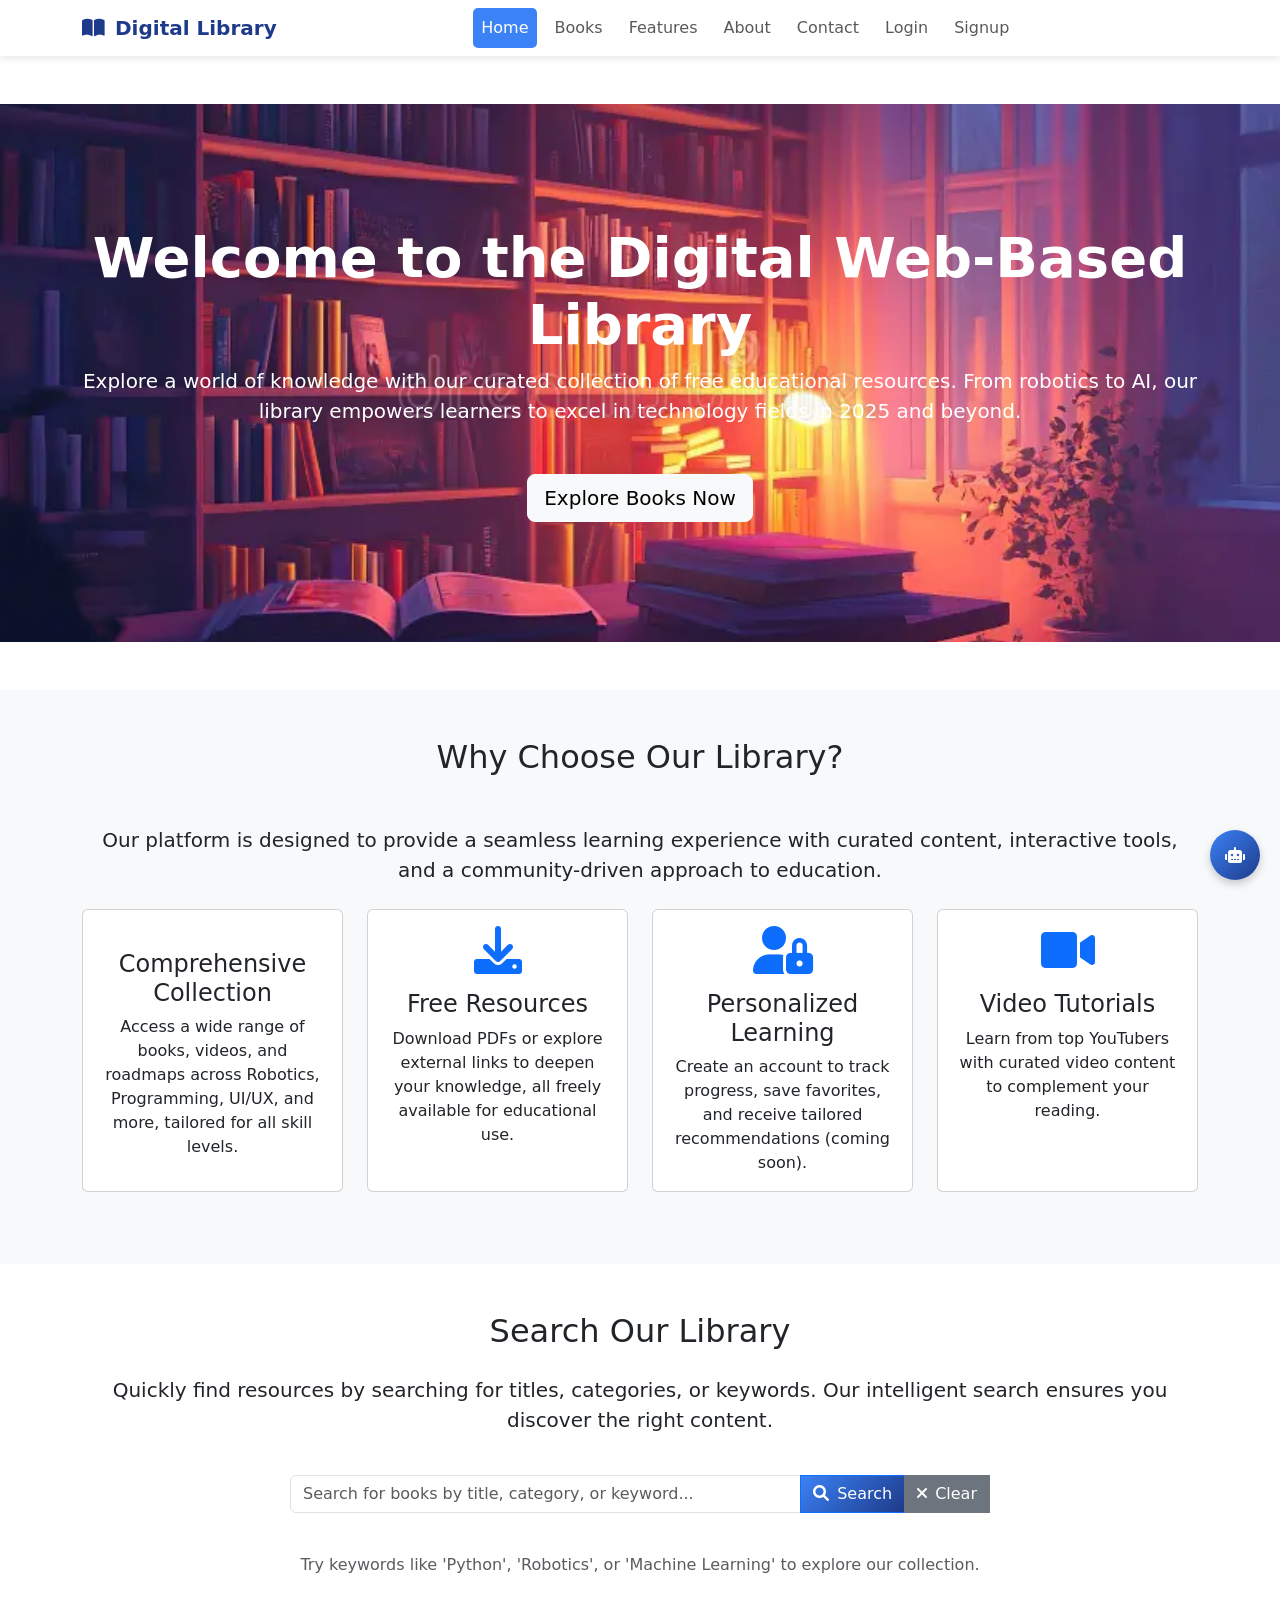
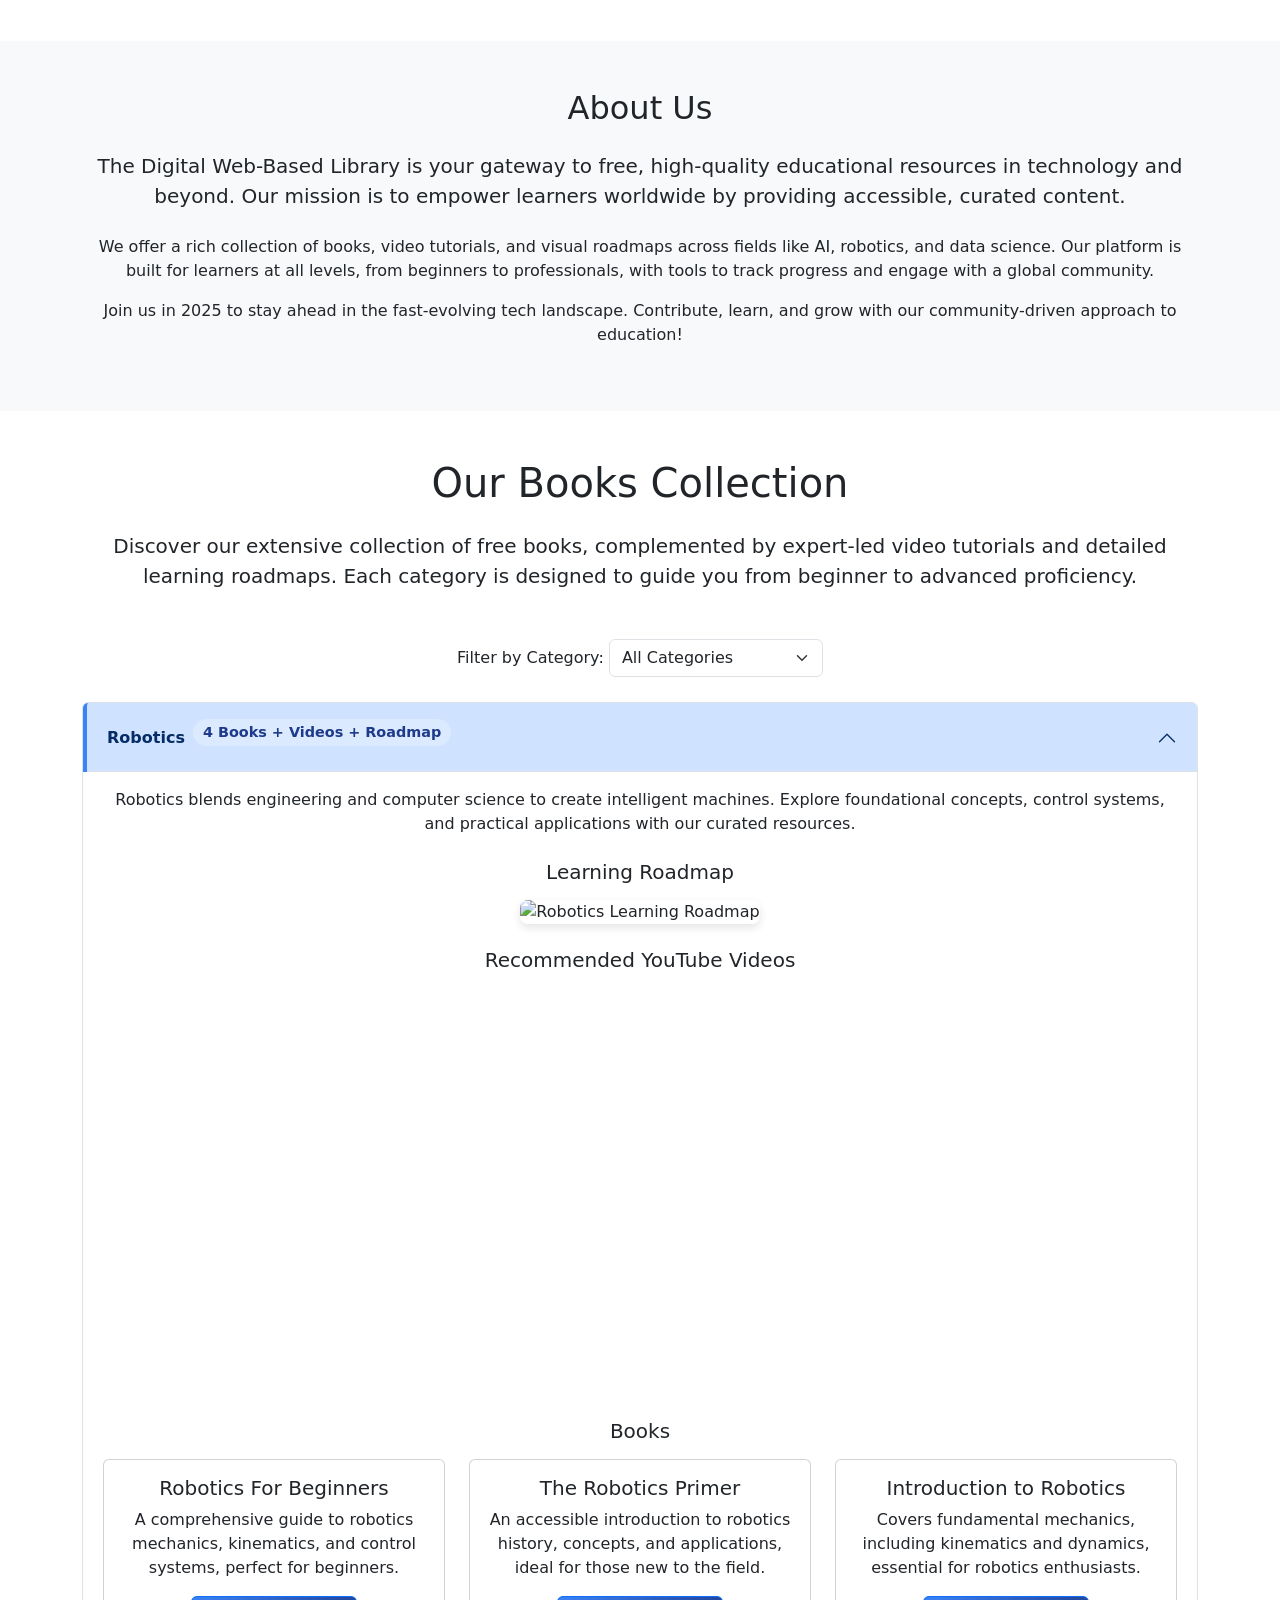
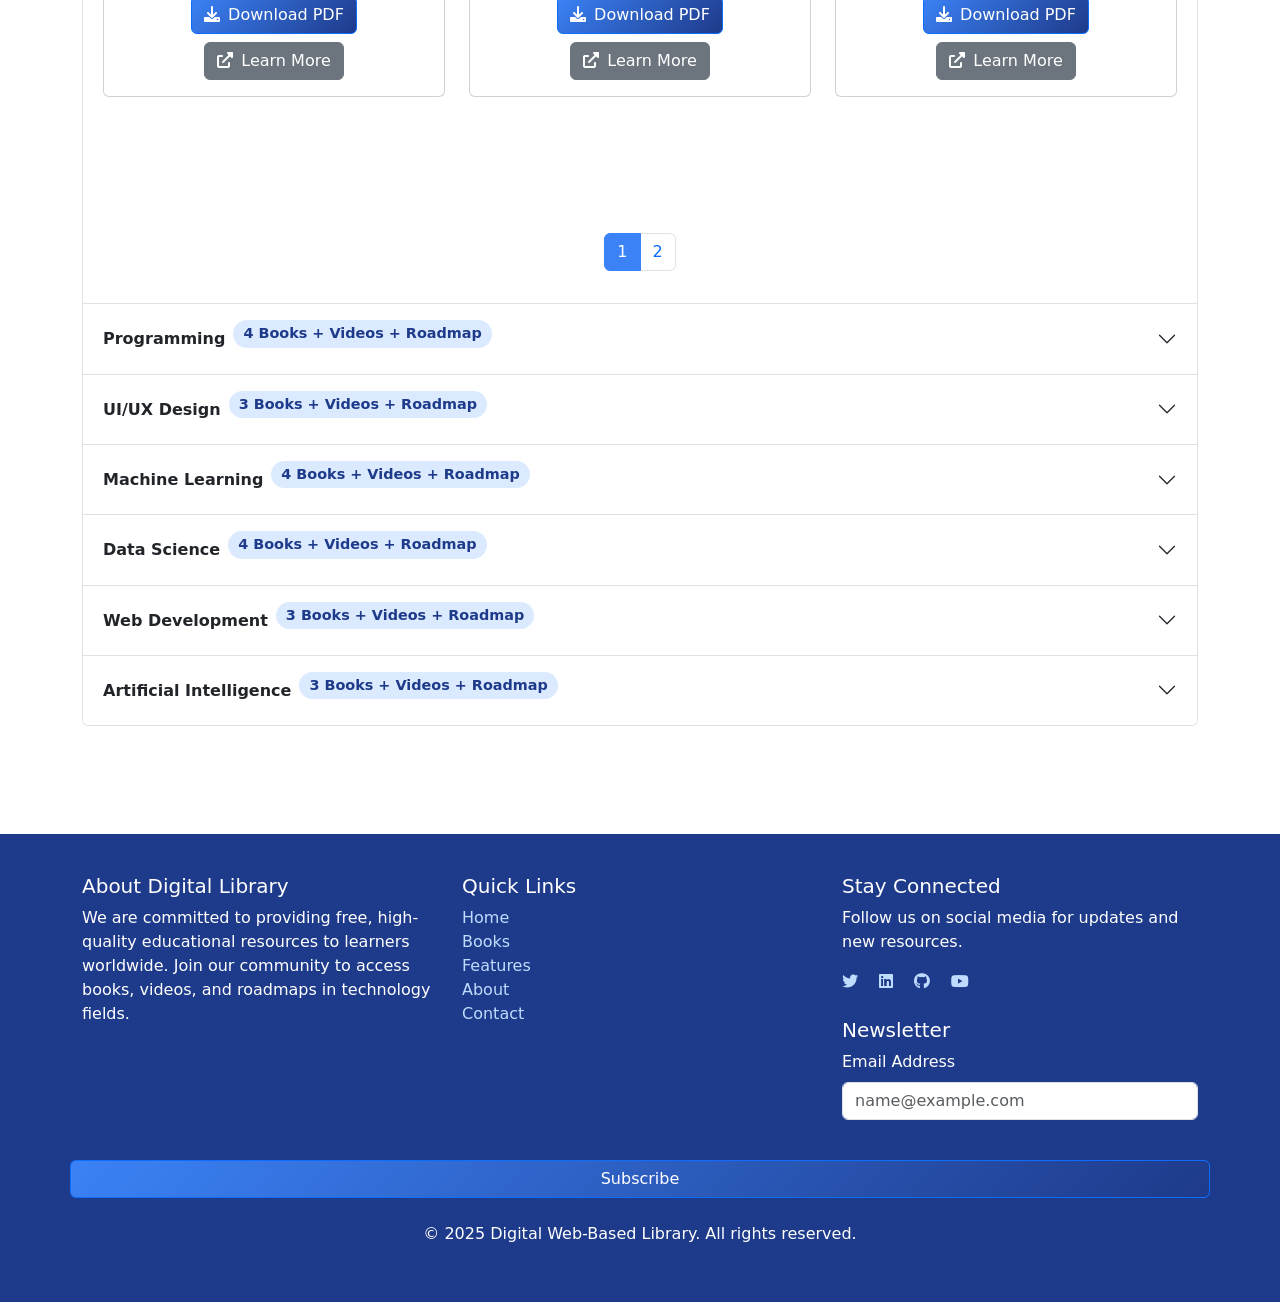
==== Digital library/index.html @ 0c14c573 "Add files via upload" ====
<!DOCTYPE html>
<html lang="en">
<head>
    <meta charset="UTF-8">
    <meta name="viewport" content="width=device-width, initial-scale=1.0">
    <title>Digital Web-Based Library</title>
    <!-- Link to CSS -->
    <link rel="stylesheet" href="./style.css">
    <!-- Bootstrap CSS -->
    <link href="https://cdn.jsdelivr.net/npm/bootstrap@5.3.0/dist/css/bootstrap.min.css" rel="stylesheet">
    <!-- Font Awesome for icons -->
    <link href="https://cdnjs.cloudflare.com/ajax/libs/font-awesome/6.0.0/css/all.min.css" rel="stylesheet">
    <!-- Google Fonts for Roboto -->
    <link href="https://fonts.googleapis.com/css2?family=Roboto:wght@400;500;700&display=swap" rel="stylesheet">
    <!-- Custom CSS -->
     </head>
<body>

<!-- Navigation Bar -->
<nav class="navbar navbar-expand-lg navbar-light">
    <div class="container">
        <a class="navbar-brand" href="#home"><i class="fas fa-book-open"></i>Digital Library</a>
        <button class="navbar-toggler" type="button" data-bs-toggle="collapse" data-bs-target="#navbarNav" aria-controls="navbarNav" aria-expanded="false" aria-label="Toggle navigation">
            <span class="navbar-toggler-icon"></span>
        </button>
        <div class="collapse navbar-collapse justify-content-center" id="navbarNav">
            <ul class="navbar-nav">
                <li class="nav-item"><a class="nav-link active" href="#home">Home</a></li>
                <li class="nav-item"><a class="nav-link" href="#books">Books</a></li>
                <li class="nav-item"><a class="nav-link" href="#features">Features</a></li>
                <li class="nav-item"><a class="nav-link" href="#about">About</a></li>
                <li class="nav-item"><a class="nav-link" data-bs-toggle="modal" data-bs-target="#contactModal" href="#">Contact</a></li>
                <li class="nav-item"><a class="nav-link" data-bs-toggle="modal" data-bs-target="#loginModal" href="#">Login</a></li>
                <li class="nav-item"><a class="nav-link" data-bs-toggle="modal" data-bs-target="#signupModal" href="#">Signup</a></li>
            </ul>
        </div>
    </div>
</nav>

<!-- Home Section -->
<section id="home" class="py-6">
    <div class="hero">
        <div class="container text-center">
            <h1 class="display-4 fw-bold">Welcome to the Digital Web-Based Library</h1>
            <p class="lead mb-6">Explore a world of knowledge with our curated collection of free educational resources. From robotics to AI, our library empowers learners to excel in technology fields in 2025 and beyond.</p>
            <a href="#books" class="btn btn-light btn-lg" data-bs-toggle="tooltip" title="Browse our collection">Explore Books Now</a>
        </div>
    </div>
</section>

<!-- Features Section -->
<section id="features" class="py-6 bg-light">
    <div class="container text-center">
        <h2 class="mb-6">Why Choose Our Library?</h2>
        <p class="lead mb-4">Our platform is designed to provide a seamless learning experience with curated content, interactive tools, and a community-driven approach to education.</p>
        <div class="row justify-content-center">
            <div class="col-md-3 mb-4">
                <div class="card h-100">
                    <div class="card-body">
                        <i class="fas fa-books fa-3x mb-3 text-primary"></i>
                        <h4 class="card-title">Comprehensive Collection</h4>
                        <p class="card-text">Access a wide range of books, videos, and roadmaps across Robotics, Programming, UI/UX, and more, tailored for all skill levels.</p>
                    </div>
                </div>
            </div>
            <div class="col-md-3 mb-4">
                <div class="card h-100">
                    <div class="card-body">
                        <i class="fas fa-download fa-3x mb-3 text-primary"></i>
                        <h4 class="card-title">Free Resources</h4>
                        <p class="card-text">Download PDFs or explore external links to deepen your knowledge, all freely available for educational use.</p>
                    </div>
                </div>
            </div>
            <div class="col-md-3 mb-4">
                <div class="card h-100">
                    <div class="card-body">
                        <i class="fas fa-user-lock fa-3x mb-3 text-primary"></i>
                        <h4 class="card-title">Personalized Learning</h4>
                        <p class="card-text">Create an account to track progress, save favorites, and receive tailored recommendations (coming soon).</p>
                    </div>
                </div>
            </div>
            <div class="col-md-3 mb-4">
                <div class="card h-100">
                    <div class="card-body">
                        <i class="fas fa-video fa-3x mb-3 text-primary"></i>
                        <h4 class="card-title">Video Tutorials</h4>
                        <p class="card-text">Learn from top YouTubers with curated video content to complement your reading.</p>
                    </div>
                </div>
            </div>
        </div>
    </div>
</section>

<!-- Search Section -->
<section id="search" class="py-6">
    <div class="container text-center">
        <h2 class="mb-4">Search Our Library</h2>
        <p class="lead mb-4">Quickly find resources by searching for titles, categories, or keywords. Our intelligent search ensures you discover the right content.</p>
        <form class="search-form">
            <div class="input-group mb-3 position-relative">
                <input type="text" class="form-control" id="searchInput" placeholder="Search for books by title, category, or keyword..." aria-label="Search books">
                <button class="btn btn-primary" type="button" onclick="searchBooks()" data-bs-toggle="tooltip" title="Search library"><i class="fas fa-search me-2"></i>Search</button>
                <button class="btn btn-secondary" type="button" onclick="clearSearch()" data-bs-toggle="tooltip" title="Clear search"><i class="fas fa-times me-2"></i>Clear</button>
                <div class="spinner-border text-primary search-loading" role="status">
                    <span class="visually-hidden">Loading...</span>
                </div>
            </div>
        </form>
        <p class="text-muted">Try keywords like 'Python', 'Robotics', or 'Machine Learning' to explore our collection.</p>
    </div>
</section>

<!-- About Section -->
<section id="about" class="py-6 bg-light">
    <div class="container text-center">
        <h2 class="mb-4">About Us</h2>
        <p class="lead mb-4">The Digital Web-Based Library is your gateway to free, high-quality educational resources in technology and beyond. Our mission is to empower learners worldwide by providing accessible, curated content.</p>
        <p>We offer a rich collection of books, video tutorials, and visual roadmaps across fields like AI, robotics, and data science. Our platform is built for learners at all levels, from beginners to professionals, with tools to track progress and engage with a global community.</p>
        <p>Join us in 2025 to stay ahead in the fast-evolving tech landscape. Contribute, learn, and grow with our community-driven approach to education!</p>
    </div>
</section>

<!-- Books Section -->
<section id="books" class="py-6">
    <div class="container text-center">
        <h1 class="mb-4">Our Books Collection</h1>
        <p class="lead mb-5">Discover our extensive collection of free books, complemented by expert-led video tutorials and detailed learning roadmaps. Each category is designed to guide you from beginner to advanced proficiency.</p>
        <div class="mb-4">
            <label for="categoryFilter" class="form-label">Filter by Category:</label>
            <select id="categoryFilter" class="form-select w-auto d-inline-block" onchange="filterCategory()">
                <option value="all">All Categories</option>
                <option value="robotics">Robotics</option>
                <option value="programming">Programming</option>
                <option value="uiux">UI/UX Design</option>
                <option value="machineLearning">Machine Learning</option>
                <option value="dataScience">Data Science</option>
                <option value="webDevelopment">Web Development</option>
                <option value="ai">Artificial Intelligence</option>
            </select>
        </div>
        <div class="accordion" id="booksAccordion">
            <div class="accordion-item" id="roboticsSection">
                <h2 class="accordion-header" id="roboticsHeading">
                    <button class="accordion-button" type="button" data-bs-toggle="collapse" data-bs-target="#roboticsCollapse" aria-expanded="true" aria-controls="roboticsCollapse">
                        Robotics <span class="badge-category ms-2">4 Books + Videos + Roadmap</span>
                    </button>
                </h2>
                <div id="roboticsCollapse" class="accordion-collapse collapse show" aria-labelledby="roboticsHeading" data-bs-parent="#booksAccordion">
                    <div class="accordion-body">
                        <p class="mb-4">Robotics blends engineering and computer science to create intelligent machines. Explore foundational concepts, control systems, and practical applications with our curated resources.</p>
                        <h5 class="mb-3">Learning Roadmap</h5>
                        <img src="https://s3.amazonaws.com/thumbnails.venngage.com/template/0df1c65c-d271-4d1e-aafa-1c3a54626a0a.png" alt="Robotics Learning Roadmap" class="roadmap-img mb-4">
                        <h5 class="mb-3">Recommended YouTube Videos</h5>
                        <div id="roboticsVideos" class="carousel slide mb-4" data-bs-ride="carousel">
                            <div class="carousel-inner">
                                <div class="carousel-item active">
                                    <iframe src="https://www.youtube.com/embed/1qa41JLgx-M" title="Robotics Tutorial" frameborder="0" allowfullscreen></iframe>
                                    <div class="carousel-caption d-none d-md-block">
                                        <h6>James Bruton - DIY Robotics</h6>
                                    </div>
                                </div>
                                <div class="carousel-item">
                                    <iframe src="https://www.youtube.com/embed/8aY3uI2GccA" title="MIT Robotics Lecture" frameborder="0" allowfullscreen></iframe>
                                    <div class="carousel-caption d-none d-md-block">
                                        <h6>MIT OpenCourseWare - Robotics Basics</h6>
                                    </div>
                                </div>
                            </div>
                            <button class="carousel-control-prev" type="button" data-bs-target="#roboticsVideos" data-bs-slide="prev">
                                <span class="carousel-control-prev-icon" aria-hidden="true"></span>
                                <span class="visually-hidden">Previous</span>
                            </button>
                            <button class="carousel-control-next" type="button" data-bs-target="#roboticsVideos" data-bs-slide="next">
                                <span class="carousel-control-next-icon" aria-hidden="true"></span>
                                <span class="visually-hidden">Next</span>
                            </button>
                        </div>
                        <h5 class="mb-3">Books</h5>
                        <div class="row book-carousel" id="roboticsBooks">
                            <div class="col-md-4 col-sm-6 book-card">
                                <div class="card">
                                    <div class="card-body">
                                        <h5 class="card-title">Robotics For Beginners</h5>
                                        <p class="card-text">A comprehensive guide to robotics mechanics, kinematics, and control systems, perfect for beginners.</p>
                                        <a href="https://www.iqytechnicalcollege.com/LMABasic_Electronics_Basic_Robotics.pdf" class="btn btn-primary" download data-bs-toggle="tooltip" title="Download the book PDF"><i class="fas fa-download me-2"></i>Download PDF</a>
                                        <a href="https://www.robotics.org/" class="btn btn-secondary mt-2" data-bs-toggle="tooltip" title="Explore more robotics resources"><i class="fas fa-external-link-alt me-2"></i>Learn More</a>
                                    </div>
                                </div>
                            </div>
                            <div class="col-md-4 col-sm-6 book-card">
                                <div class="card">
                                    <div class="card-body">
                                        <h5 class="card-title">The Robotics Primer</h5>
                                        <p class="card-text">An accessible introduction to robotics history, concepts, and applications, ideal for those new to the field.</p>
                                        <a href="https://pages.ucsd.edu/~ehutchins/cogs8/mataric-primer.pdf" class="btn btn-primary" download data-bs-toggle="tooltip" title="Download the book PDF"><i class="fas fa-download me-2"></i>Download PDF</a>
                                        <a href="https://www.robotics.org/" class="btn btn-secondary mt-2" data-bs-toggle="tooltip" title="Explore more robotics resources"><i class="fas fa-external-link-alt me-2"></i>Learn More</a>
                                    </div>
                                </div>
                            </div>
                            <div class="col-md-4 col-sm-6 book-card">
                                <div class="card">
                                    <div class="card-body">
                                        <h5 class="card-title">Introduction to Robotics</h5>
                                        <p class="card-text">Covers fundamental mechanics, including kinematics and dynamics, essential for robotics enthusiasts.</p>
                                        <a href="https://www.changjiangcai.com/files/text-books/Introduction-to-Robotics-3rd-edition.pdf" class="btn btn-primary" download data-bs-toggle="tooltip" title="Download the book PDF"><i class="fas fa-download me-2"></i>Download PDF</a>
                                        <a href="https://www.robotics.org/" class="btn btn-secondary mt-2" data-bs-toggle="tooltip" title="Explore more robotics resources"><i class="fas fa-external-link-alt me-2"></i>Learn More</a>
                                    </div>
                                </div>
                            </div>
                            <div class="col-md-4 col-sm-6 book-card">
                                <div class="card">
                                    <div class="card-body">
                                        <h5 class="card-title">Robotics: Modelling, Planning and Control</h5>
                                        <p class="card-text">Advanced topics in robotics control systems, suitable for technical learners.</p>
                                        <a href="https://link.springer.com/content/pdf/10.1007%2F978-1-84628-642-1.pdf" class="btn btn-primary" download data-bs-toggle="tooltip" title="Download the book PDF"><i class="fas fa-download me-2"></i>Download PDF</a>
                                        <a href="https://www.springer.com/gp/book/9781846286414" class="btn btn-secondary mt-2" data-bs-toggle="tooltip" title="Explore more robotics resources"><i class="fas fa-external-link-alt me-2"></i>Learn More</a>
                                    </div>
                                </div>
                            </div>
                        </div>
                        <nav aria-label="Robotics pagination" class="book-pagination mt-4">
                            <ul class="pagination justify-content-center">
                                <!-- Pagination dynamically generated by JavaScript -->
                            </ul>
                        </nav>
                    </div>
                </div>
            </div>
            <div class="accordion-item" id="programmingSection">
                <h2 class="accordion-header" id="programmingHeading">
                    <button class="accordion-button collapsed" type="button" data-bs-toggle="collapse" data-bs-target="#programmingCollapse" aria-expanded="false" aria-controls="programmingCollapse">
                        Programming <span class="badge-category ms-2">4 Books + Videos + Roadmap</span>
                    </button>
                </h2>
                <div id="programmingCollapse" class="accordion-collapse collapse" aria-labelledby="programmingHeading" data-bs-parent="#booksAccordion">
                    <div class="accordion-body">
                        <p class="mb-4">Programming is the foundation of software development. Master languages like Python, JavaScript, and more with our comprehensive resources.</p>
                        <h5 class="mb-3">Learning Roadmap</h5>
                        <img src="https://cdn.elearningindustry.com/wp-content/uploads/2013/01/Smart-Steps-Infographic1.png" alt="Programming Learning Roadmap" class="roadmap-img mb-4">
                        <h5 class="mb-3">Recommended YouTube Videos</h5>
                        <div id="programmingVideos" class="carousel slide mb-4" data-bs-ride="carousel">
                            <div class="carousel-inner">
                                <div class="carousel-item active">
                                    <iframe src="https://www.youtube.com/embed/8DvywoWv6fI" title="Python Tutorial" frameborder="0" allowfullscreen></iframe>
                                    <div class="carousel-caption d-none d-md-block">
                                        <h6>freeCodeCamp - Python for Beginners</h6>
                                    </div>
                                </div>
                                <div class="carousel-item">
                                    <iframe src="https://www.youtube.com/embed/Z1Yd7upQsXY" title="JavaScript Tutorial" frameborder="0" allowfullscreen></iframe>
                                    <div class="carousel-caption d-none d-md-block">
                                        <h6>Programming with Mosh - JavaScript Basics</h6>
                                    </div>
                                </div>
                            </div>
                            <button class="carousel-control-prev" type="button" data-bs-target="#programmingVideos" data-bs-slide="prev">
                                <span class="carousel-control-prev-icon" aria-hidden="true"></span>
                                <span class="visually-hidden">Previous</span>
                            </button>
                            <button class="carousel-control-next" type="button" data-bs-target="#programmingVideos" data-bs-slide="next">
                                <span class="carousel-control-next-icon" aria-hidden="true"></span>
                                <span class="visually-hidden">Next</span>
                            </button>
                        </div>
                        <h5 class="mb-3">Books</h5>
                        <div class="row book-carousel" id="programmingBooks">
                            <div class="col-md-4 col-sm-6 book-card">
                                <div class="card">
                                    <div class="card-body">
                                        <h5 class="card-title">Introduction to Python Programming</h5>
                                        <p class="card-text">A beginner-friendly guide to Python, covering variables, loops, and functions with practical examples.</p>
                                        <a href="https://assets.openstax.org/oscms-prodcms/media/documents/Introduction_to_Python_Programming_-_WEB.pdf" class="btn btn-primary" download data-bs-toggle="tooltip" title="Download the book PDF"><i class="fas fa-download me-2"></i>Download PDF</a>
                                        <a href="https://www.freecodecamp.org/" class="btn btn-secondary mt-2" data-bs-toggle="tooltip" title="Explore more programming resources"><i class="fas fa-external-link-alt me-2"></i>Learn More</a>
                                    </div>
                                </div>
                            </div>
                            <div class="col-md-4 col-sm-6 book-card">
                                <div class="card">
                                    <div class="card-body">
                                        <h5 class="card-title">Concepts of Programming Languages</h5>
                                        <p class="card-text">Explores programming paradigms and language design for deeper coding understanding.</p>
                                        <a href="https://www.ime.usp.br/~alvaroma/ucsp/proglang/book.pdf" class="btn btn-primary" download data-bs-toggle="tooltip" title="Download the book PDF"><i class="fas fa-download me-2"></i>Download PDF</a>
                                        <a href="https://www.freecodecamp.org/" class="btn btn-secondary mt-2" data-bs-toggle="tooltip" title="Explore more programming resources"><i class="fas fa-external-link-alt me-2"></i>Learn More</a>
                                    </div>
                                </div>
                            </div>
                            <div class="col-md-4 col-sm-6 book-card">
                                <div class="card">
                                    <div class="card-body">
                                        <h5 class="card-title">Competitive Programmer's Handbook</h5>
                                        <p class="card-text">A guide to algorithms and techniques for competitive programming challenges.</p>
                                        <a href="https://cses.fi/book.pdf" class="btn btn-primary" download data-bs-toggle="tooltip" title="Download the book PDF"><i class="fas fa-download me-2"></i>Download PDF</a>
                                        <a href="https://www.freecodecamp.org/" class="btn btn-secondary mt-2" data-bs-toggle="tooltip" title="Explore more programming resources"><i class="fas fa-external-link-alt me-2"></i>Learn More</a>
                                    </div>
                                </div>
                            </div>
                            <div class="col-md-4 col-sm-6 book-card">
                                <div class="card">
                                    <div class="card-body">
                                        <h5 class="card-title">Clean Code</h5>
                                        <p class="card-text">Principles for writing clean, maintainable code to improve software quality.</p>
                                        <a href="https://github.com/ryanmcdermott/clean-code-javascript/raw/master/clean-code-javascript.pdf" class="btn btn-primary" download data-bs-toggle="tooltip" title="Download the book PDF"><i class="fas fa-download me-2"></i>Download PDF</a>
                                        <a href="https://github.com/ryanmcdermott/clean-code-javascript" class="btn btn-secondary mt-2" data-bs-toggle="tooltip" title="Explore more programming resources"><i class="fas fa-external-link-alt me-2"></i>Learn More</a>
                                    </div>
                                </div>
                            </div>
                        </div>
                        <nav aria-label="Programming pagination" class="book-pagination mt-4">
                            <ul class="pagination justify-content-center">
                                <!-- Pagination dynamically generated by JavaScript -->
                            </ul>
                        </nav>
                    </div>
                </div>
            </div>
            <div class="accordion-item" id="uiuxSection">
                <h2 class="accordion-header" id="uiuxHeading">
                    <button class="accordion-button collapsed" type="button" data-bs-toggle="collapse" data-bs-target="#uiuxCollapse" aria-expanded="false" aria-controls="uiuxCollapse">
                        UI/UX Design <span class="badge-category ms-2">3 Books + Videos + Roadmap</span>
                    </button>
                </h2>
                <div id="uiuxCollapse" class="accordion-collapse collapse" aria-labelledby="uiuxHeading" data-bs-parent="#booksAccordion">
                    <div class="accordion-body">
                        <p class="mb-4">UI/UX Design focuses on creating intuitive and visually appealing interfaces. Learn user-centered design principles and tools like Figma to craft engaging digital experiences.</p>
                        <h5 class="mb-3">Learning Roadmap</h5>
                        <img src="./assets/roadmapuiux.jpg" alt="UI/UX Learning Roadmap" class="roadmap-img mb-4">
                        <h5 class="mb-3">Recommended YouTube Videos</h5>
                        <div id="uiuxVideos" class="carousel slide mb-4" data-bs-ride="carousel">
                            <div class="carousel-inner">
                                <div class="carousel-item active">
                                    <iframe src="https://www.youtube.com/embed/c9Wg6Cb_YlU" title="UI/UX Tutorial" frameborder="0" allowfullscreen></iframe>
                                    <div class="carousel-caption d-none d-md-block">
                                        <h6>DesignCourse - UI/UX Basics</h6>
                                    </div>
                                </div>
                                <div class="carousel-item">
                                    <iframe src="https://www.youtube.com/embed/0h2b4fNBhvk" title="Figma Tutorial" frameborder="0" allowfullscreen></iframe>
                                    <div class="carousel-caption d-none d-md-block">
                                        <h6>Flux Academy - Figma for UI/UX</h6>
                                    </div>
                                </div>
                            </div>
                            <button class="carousel-control-prev" type="button" data-bs-target="#uiuxVideos" data-bs-slide="prev">
                                <span class="carousel-control-prev-icon" aria-hidden="true"></span>
                                <span class="visually-hidden">Previous</span>
                            </button>
                            <button class="carousel-control-next" type="button" data-bs-target="#uiuxVideos" data-bs-slide="next">
                                <span class="carousel-control-next-icon" aria-hidden="true"></span>
                                <span class="visually-hidden">Next</span>
                            </button>
                        </div>
                        <h5 class="mb-3">Books</h5>
                        <div class="row book-carousel" id="uiuxBooks">
                            <div class="col-md-4 col-sm-6 book-card">
                                <div class="card">
                                    <div class="card-body">
                                        <h5 class="card-title">User Experience (UX) / User Interface (UI)</h5>
                                        <p class="card-text">Introduces core principles of UX and UI design for creating intuitive interfaces.</p>
                                        <a href="https://course.ccs.neu.edu/cs5500sp17/09-UX.pdf" class="btn btn-primary" download data-bs-toggle="tooltip" title="Download the book PDF"><i class="fas fa-download me-2"></i>Download PDF</a>
                                        <a href="https://www.interaction-design.org/" class="btn btn-secondary mt-2" data-bs-toggle="tooltip" title="Explore more UI/UX resources"><i class="fas fa-external-link-alt me-2"></i>Learn More</a>
                                    </div>
                                </div>
                            </div>
                            <div class="col-md-4 col-sm-6 book-card">
                                <div class="card">
                                    <div class="card-body">
                                        <h5 class="card-title">The Introduction to UI/UX</h5>
                                        <p class="card-text">A Key Concepts and Principle.</p>
                                        <a href="https://www.academia.edu/98036432/Introduction_to_UI_UX_Design_Key_Concepts_and_Principles" class="btn btn-primary" download data-bs-toggle="tooltip" title="Download the book PDF"><i class="fas fa-download me-2"></i>Download PDF</a>
                                        <a href="https://www.jnd.org/books/the-design-of-everyday-things-revised-and-expanded-edition/" class="btn btn-secondary mt-2" data-bs-toggle="tooltip" title="Explore more UI/UX resources"><i class="fas fa-external-link-alt me-2"></i>Learn More</a>
                                    </div>
                                </div>
                            </div>
                            <div class="col-md-4 col-sm-6 book-card">
                                <div class="card">
                                    <div class="card-body">
                                        <h5 class="card-title">USER EXPERIENCE DESIGN (UXDESIGN) IN A WEBSITE DEVELOPMENT</h5>
                                        <p class="card-text">A guide to web usability, emphasizing simple and effective design practices.</p>
                                        <a href="https://www.theseus.fi/bitstream/handle/10024/120948/Thesis_UXdesign_OrlovaMariia.pdf" class="btn btn-primary" download data-bs-toggle="tooltip" title="Download the book PDF"><i class="fas fa-download me-2"></i>Download PDF</a>
                                        <a href="https://www.sensible.com/dmmt.html" class="btn btn-secondary mt-2" data-bs-toggle="tooltip" title="Explore more UI/UX resources"><i class="fas fa-external-link-alt me-2"></i>Learn More</a>
                                    </div>
                                </div>
                            </div>
                        </div>
                        <nav aria-label="UI/UX pagination" class="book-pagination mt-4">
                            <ul class="pagination justify-content-center">
                                <!-- Pagination dynamically generated by JavaScript -->
                            </ul>
                        </nav>
                    </div>
                </div>
            </div>
            <div class="accordion-item" id="machineLearningSection">
                <h2 class="accordion-header" id="machineLearningHeading">
                    <button class="accordion-button collapsed" type="button" data-bs-toggle="collapse" data-bs-target="#machineLearningCollapse" aria-expanded="false" aria-controls="machineLearningCollapse">
                        Machine Learning <span class="badge-category ms-2">4 Books + Videos + Roadmap</span>
                    </button>
                </h2>
                <div id="machineLearningCollapse" class="accordion-collapse collapse" aria-labelledby="machineLearningHeading" data-bs-parent="#booksAccordion">
                    <div class="accordion-body">
                        <p class="mb-4">Machine Learning enables computers to learn from data. Dive into algorithms, neural networks, and practical applications with our resources.</p>
                        <h5 class="mb-3">Learning Roadmap</h5>
                        <img src="./assets/roadmapmachine.png" alt="Machine Learning Roadmap" class="roadmap-img mb-4">
                        <h5 class="mb-3">Recommended YouTube Videos</h5>
                        <div id="machineLearningVideos" class="carousel slide mb-4" data-bs-ride="carousel">
                            <div class="carousel-inner">
                                <div class="carousel-item active">
                                    <iframe src="https://www.youtube.com/embed/Gv9_4yMHFhI" title="ML Tutorial" frameborder="0" allowfullscreen></iframe>
                                    <div class="carousel-caption d-none d-md-block">
                                        <h6>StatQuest - Machine Learning Basics</h6>
                                    </div>
                                </div>
                                <div class="carousel-item">
                                    <iframe src="https://www.youtube.com/embed/UvxHOkYQl8o" title="Deep Learning Tutorial" frameborder="0" allowfullscreen></iframe>
                                    <div class="carousel-caption d-none d-md-block">
                                        <h6>Sentdex - Deep Learning with Python</h6>
                                    </div>
                                </div>
                            </div>
                            <button class="carousel-control-prev" type="button" data-bs-target="#machineLearningVideos" data-bs-slide="prev">
                                <span class="carousel-control-prev-icon" aria-hidden="true"></span>
                                <span class="visually-hidden">Previous</span>
                            </button>
                            <button class="carousel-control-next" type="button" data-bs-target="#machineLearningVideos" data-bs-slide="next">
                                <span class="carousel-control-next-icon" aria-hidden="true"></span>
                                <span class="visually-hidden">Next</span>
                            </button>
                        </div>
                        <h5 class="mb-3">Books</h5>
                        <div class="row book-carousel" id="machineLearningBooks">
                            <div class="col-md-4 col-sm-6 book-card">
                                <div class="card">
                                    <div class="card-body">
                                        <h5 class="card-title">Introduction to Machine Learning</h5>
                                        <p class="card-text">A beginner's guide to ML algorithms and their applications.</p>
                                        <a href="https://alex.smola.org/drafts/thebook.pdf" class="btn btn-primary" download data-bs-toggle="tooltip" title="Download the book PDF"><i class="fas fa-download me-2"></i>Download PDF</a>
                                        <a href="https://www.coursera.org/learn/machine-learning" class="btn btn-secondary mt-2" data-bs-toggle="tooltip" title="Explore more ML resources"><i class="fas fa-external-link-alt me-2"></i>Learn More</a>
                                    </div>
                                </div>
                            </div>
                            <div class="col-md-4 col-sm-6 book-card">
                                <div class="card">
                                    <div class="card-body">
                                        <h5 class="card-title">Understanding Machine Learning</h5>
                                        <p class="card-text">Explores ML from theory to algorithms for intermediate learners.</p>
                                        <a href="https://www.cs.huji.ac.il/~shais/UnderstandingMachineLearning/understanding-machine-learning-theory-algorithms.pdf" class="btn btn-primary" download data-bs-toggle="tooltip" title="Download the book PDF"><i class="fas fa-download me-2"></i>Download PDF</a>
                                        <a href="https://www.coursera.org/learn/machine-learning" class="btn btn-secondary mt-2" data-bs-toggle="tooltip" title="Explore more ML resources"><i class="fas fa-external-link-alt me-2"></i>Learn More</a>
                                    </div>
                                </div>
                            </div>
                            <div class="col-md-4 col-sm-6 book-card">
                                <div class="card">
                                    <div class="card-body">
                                        <h5 class="card-title">Pattern Recognition and Machine Learning</h5>
                                        <p class="card-text">Advanced techniques in pattern recognition for ML practitioners.</p>
                                        <a href="https://www.microsoft.com/en-us/research/wp-content/uploads/2006/01/Bishop-Pattern-Recognition-and-Machine-Learning-2006.pdf" class="btn btn-primary" download data-bs-toggle="tooltip" title="Download the book PDF"><i class="fas fa-download me-2"></i>Download PDF</a>
                                        <a href="https://www.coursera.org/learn/machine-learning" class="btn btn-secondary mt-2" data-bs-toggle="tooltip" title="Explore more ML resources"><i class="fas fa-external-link-alt me-2"></i>Learn More</a>
                                    </div>
                                </div>
                            </div>
                            <div class="col-md-4 col-sm-6 book-card">
                                <div class="card">
                                    <div class="card-body">
                                        <h5 class="card-title">Introduction to Machine Learning with Python</h5>
                                        <p class="card-text">https://www.nrigroupindia.com/e-book-min.pdf</p>
                                        <a href="https://github.com/ageron/handson-ml2/raw/master/handson-ml2.pdf" class="btn btn-primary" download data-bs-toggle="tooltip" title="Download the book PDF"><i class="fas fa-download me-2"></i>Download PDF</a>
                                        <a href="https://github.com/ageron/handson-ml2" class="btn btn-secondary mt-2" data-bs-toggle="tooltip" title="Explore more ML resources"><i class="fas fa-external-link-alt me-2"></i>Learn More</a>
                                    </div>
                                </div>
                            </div>
                        </div>
                        <nav aria-label="Machine Learning pagination" class="book-pagination mt-4">
                            <ul class="pagination justify-content-center">
                                <!-- Pagination dynamically generated by JavaScript -->
                            </ul>
                        </nav>
                    </div>
                </div>
            </div>
            <div class="accordion-item" id="dataScienceSection">
                <h2 class="accordion-header" id="dataScienceHeading">
                    <button class="accordion-button collapsed" type="button" data-bs-toggle="collapse" data-bs-target="#dataScienceCollapse" aria-expanded="false" aria-controls="dataScienceCollapse">
                        Data Science <span class="badge-category ms-2">4 Books + Videos + Roadmap</span>
                    </button>
                </h2>
                <div id="dataScienceCollapse" class="accordion-collapse collapse" aria-labelledby="dataScienceHeading" data-bs-parent="#booksAccordion">
                    <div class="accordion-body">
                        <p class="mb-4">Data Science transforms raw data into insights. Learn statistical methods, data visualization, and analytics with our curated resources.</p>
                        <h5 class="mb-3">Learning Roadmap</h5>
                        <img src="./assets/roadmapmachine.png" alt="Data Science Roadmap" class="roadmap-img mb-4">
                        <h5 class="mb-3">Recommended YouTube Videos</h5>
                        <div id="dataScienceVideos" class="carousel slide mb-4" data-bs-ride="carousel">
                            <div class="carousel-inner">
                                <div class="carousel-item active">
                                    <iframe src="https://www.youtube.com/embed/ua-CiDNNj30" title="Data Science Tutorial" frameborder="0" allowfullscreen></iframe>
                                    <div class="carousel-caption d-none d-md-block">
                                        <h6>freeCodeCamp - Data Science with Python</h6>
                                    </div>
                                </div>
                                <div class="carousel-item">
                                    <iframe src="https://www.youtube.com/embed/N6BghzuFLIg" title="Data Analysis Tutorial" frameborder="0" allowfullscreen></iframe>
                                    <div class="carousel-caption d-none d-md-block">
                                        <h6>DataCamp - Data Analysis Basics</h6>
                                    </div>
                                </div>
                            </div>
                            <button class="carousel-control-prev" type="button" data-bs-target="#dataScienceVideos" data-bs-slide="prev">
                                <span class="carousel-control-prev-icon" aria-hidden="true"></span>
                                <span class="visually-hidden">Previous</span>
                            </button>
                            <button class="carousel-control-next" type="button" data-bs-target="#dataScienceVideos" data-bs-slide="next">
                                <span class="carousel-control-next-icon" aria-hidden="true"></span>
                                <span class="visually-hidden">Next</span>
                            </button>
                        </div>
                        <h5 class="mb-3">Books</h5>
                        <div class="row book-carousel" id="dataScienceBooks">
                            <div class="col-md-4 col-sm-6 book-card">
                                <div class="card">
                                    <div class="card-body">
                                        <h5 class="card-title">Data Science and Machine Learning</h5>
                                        <p class="card-text">An introduction to data science concepts and ML applications.</p>
                                        <a href="https://people.smp.uq.edu.au/DirkKroese/DSML/DSML.pdf" class="btn btn-primary" download data-bs-toggle="tooltip" title="Download the book PDF"><i class="fas fa-download me-2"></i>Download PDF</a>
                                        <a href="https://www.datacamp.com/" class="btn btn-secondary mt-2" data-bs-toggle="tooltip" title="Explore more data science resources"><i class="fas fa-external-link-alt me-2"></i>Learn More</a>
                                    </div>
                                </div>
                            </div>
                            <div class="col-md-4 col-sm-6 book-card">
                                <div class="card">
                                    <div class="card-body">
                                        <h5 class="card-title">Principles of Data Science</h5>
                                        <p class="card-text">Core principles and practices for effective data science workflows.</p>
                                        <a href="https://assets.openstax.org/oscms-prodcms/media/documents/Principles-of-Data-Science-WEB.pdf" class="btn btn-primary" download data-bs-toggle="tooltip" title="Download the book PDF"><i class="fas fa-download me-2"></i>Download PDF</a>
                                        <a href="https://www.datacamp.com/" class="btn btn-secondary mt-2" data-bs-toggle="tooltip" title="Explore more data science resources"><i class="fas fa-external-link-alt me-2"></i>Learn More</a>
                                    </div>
                                </div>
                            </div>
                            <div class="col-md-4 col-sm-6 book-card">
                                <div class="card">
                                    <div class="card-body">
                                        <h5 class="card-title">Foundations of Data Science</h5>
                                        <p class="card-text">Theoretical foundations for data science, covering math and stats.</p>
                                        <a href="https://www.cs.cornell.edu/jeh/book.pdf" class="btn btn-primary" download data-bs-toggle="tooltip" title="Download the book PDF"><i class="fas fa-download me-2"></i>Download PDF</a>
                                        <a href="https://www.datacamp.com/" class="btn btn-secondary mt-2" data-bs-toggle="tooltip" title="Explore more data science resources"><i class="fas fa-external-link-alt me-2"></i>Learn More</a>
                                    </div>
                                </div>
                            </div>
                            <div class="col-md-4 col-sm-6 book-card">
                                <div class="card">
                                    <div class="card-body">
                                        <h5 class="card-title">Python Data Science Handbook</h5>
                                        <p class="card-text">Essential tools for data science using Python, including NumPy and Pandas.</p>
                                        <a href="https://soclibrary.futa.edu.ng/books/DATA%20SCIENCE%20FROM%20SCRATCH%20From%20Data%20Visualization%20To%20Manipulation.%20It%20Is%20The%20Easy%20Way%20All%20You%20Need%20For%20Business%20Using%20The...%20(WILLIAM%20GRAY)%20(Z-Library).pdf" class="btn btn-primary" download data-bs-toggle="tooltip" title="Download the book PDF"><i class="fas fa-download me-2"></i>Download PDF</a>
                                        <a href="https://jakevdp.github.io/PythonDataScienceHandbook/" class="btn btn-secondary mt-2" data-bs-toggle="tooltip" title="Explore more data science resources"><i class="fas fa-external-link-alt me-2"></i>Learn More</a>
                                    </div>
                                </div>
                            </div>
                        </div>
                        <nav aria-label="Data Science pagination" class="book-pagination mt-4">
                            <ul class="pagination justify-content-center">
                                <!-- Pagination dynamically generated by JavaScript -->
                            </ul>
                        </nav>
                    </div>
                </div>
            </div>
            <div class="accordion-item" id="webDevelopmentSection">
                <h2 class="accordion-header" id="webDevelopmentHeading">
                    <button class="accordion-button collapsed" type="button" data-bs-toggle="collapse" data-bs-target="#webDevelopmentCollapse" aria-expanded="false" aria-controls="webDevelopmentCollapse">
                        Web Development <span class="badge-category ms-2">3 Books + Videos + Roadmap</span>
                    </button>
                </h2>
                <div id="webDevelopmentCollapse" class="accordion-collapse collapse" aria-labelledby="webDevelopmentHeading" data-bs-parent="#booksAccordion">
                    <div class="accordion-body">
                        <p class="mb-4">Web Development powers the internet with HTML, CSS, and JavaScript. Build responsive and dynamic websites with these resources.</p>
                        <h5 class="mb-3">Learning Roadmap</h5>
                        <img src="https://roadmap.sh/roadmaps/frontend.png" alt="Web Development Roadmap" class="roadmap-img mb-4">
                        <h5 class="mb-3">Recommended YouTube Videos</h5>
                        <div id="webDevelopmentVideos" class="carousel slide mb-4" data-bs-ride="carousel">
                            <div class="carousel-inner">
                                <div class="carousel-item active">
                                    <iframe src="https://www.youtube.com/embed/Q33KBiDriJY" title="Web Dev Tutorial" frameborder="0" allowfullscreen></iframe>
                                    <div class="carousel-caption d-none d-md-block">
                                        <h6>Traversy Media - Web Development Crash Course</h6>
                                    </div>
                                </div>
                                <div class="carousel-item">
                                    <iframe src="https://www.youtube.com/embed/siBwoz2DZ6I" title="Net Ninja Tutorial" frameborder="0" allowfullscreen></iframe>
                                    <div class="carousel-caption d-none d-md-block">
                                        <h6>Net Ninja - JavaScript Projects</h6>
                                    </div>
                                </div>
                            </div>
                            <button class="carousel-control-prev" type="button" data-bs-target="#webDevelopmentVideos" data-bs-slide="prev">
                                <span class="carousel-control-prev-icon" aria-hidden="true"></span>
                                <span class="visually-hidden">Previous</span>
                            </button>
                            <button class="carousel-control-next" type="button" data-bs-target="#webDevelopmentVideos" data-bs-slide="next">
                                <span class="carousel-control-next-icon" aria-hidden="true"></span>
                                <span class="visually-hidden">Next</span>
                            </button>
                        </div>
                        <h5 class="mb-3">Books</h5>
                        <div class="row book-carousel" id="webDevelopmentBooks">
                            <div class="col-md-4 col-sm-6 book-card">
                                <div class="card">
                                    <div class="card-body">
                                        <h5 class="card-title">HTML and CSS: Design and Build Websites</h5>
                                        <p class="card-text">A beginner's guide to web design with HTML and CSS.</p>
                                        <a href="https://www.pdfdrive.com/download.pdf?id=158527171&h=5b5b5b5b5b5b5b5b&d=pdfdrive.com" class="btn btn-primary" download data-bs-toggle="tooltip" title="Download the book PDF"><i class="fas fa-download me-2"></i>Download PDF</a>
                                        <a href="https://www.w3schools.com/" class="btn btn-secondary mt-2" data-bs-toggle="tooltip" title="Explore more web dev resources"><i class="fas fa-external-link-alt me-2"></i>Learn More</a>
                                    </div>
                                </div>
                            </div>
                            <div class="col-md-4 col-sm-6 book-card">
                                <div class="card">
                                    <div class="card-body">
                                        <h5 class="card-title">Eloquent JavaScript</h5>
                                        <p class="card-text">A modern introduction to JavaScript programming for web development.</p>
                                        <a href="https://eloquentjavascript.net/Eloquent_JavaScript.pdf" class="btn btn-primary" download data-bs-toggle="tooltip" title="Download the book PDF"><i class="fas fa-download me-2"></i>Download PDF</a>
                                        <a href="https://eloquentjavascript.net/" class="btn btn-secondary mt-2" data-bs-toggle="tooltip" title="Explore more web dev resources"><i class="fas fa-external-link-alt me-2"></i>Learn More</a>
                                    </div>
                                </div>
                            </div>
                            <div class="col-md-4 col-sm-6 book-card">
                                <div class="card">
                                    <div class="card-body">
                                        <h5 class="card-title">Learning Web Design</h5>
                                        <p class="card-text">Covers HTML, CSS, JavaScript, and web graphics for beginners.</p>
                                        <a href="https://ptgmedia.pearsoncmg.com/images/9780138018238/samplepages/0138018235.pdf" class="btn btn-primary" download data-bs-toggle="tooltip" title="Download the book PDF"><i class="fas fa-download me-2"></i>Download PDF</a>
                                        <a href="https://www.learningwebdesign.com/" class="btn btn-secondary mt-2" data-bs-toggle="tooltip" title="Explore more web dev resources"><i class="fas fa-external-link-alt me-2"></i>Learn More</a>
                                    </div>
                                </div>
                            </div>
                        </div>
                        <nav aria-label="Web Development pagination" class="book-pagination mt-4">
                            <ul class="pagination justify-content-center">
                                <!-- Pagination dynamically generated by JavaScript -->
                            </ul>
                        </nav>
                    </div>
                </div>
            </div>
            <div class="accordion-item" id="aiSection">
                <h2 class="accordion-header" id="aiHeading">
                    <button class="accordion-button collapsed" type="button" data-bs-toggle="collapse" data-bs-target="#aiCollapse" aria-expanded="false" aria-controls="aiCollapse">
                        Artificial Intelligence <span class="badge-category ms-2">3 Books + Videos + Roadmap</span>
                    </button>
                </h2>
                <div id="aiCollapse" class="accordion-collapse collapse" aria-labelledby="aiHeading" data-bs-parent="#booksAccordion">
                    <div class="accordion-body">
                        <p class="mb-4">Artificial Intelligence drives innovation in automation and decision-making. Explore foundational and advanced AI concepts with these resources.</p>
                        <h5 class="mb-3">Learning Roadmap</h5>
                        <img src="./assets/roadmapai.jpg" alt="AI Learning Roadmap" class="roadmap-img mb-4">
                        <h5 class="mb-3">Recommended YouTube Videos</h5>
                        <div id="aiVideos" class="carousel slide mb-4" data-bs-ride="carousel">
                            <div class="carousel-inner">
                                <div class="carousel-item active">
                                    <iframe src="https://www.youtube.com/embed/JMUxmLyrhSk" title="AI Tutorial" frameborder="0" allowfullscreen></iframe>
                                    <div class="carousel-caption d-none d-md-block">
                                        <h6>Siraj Raval - AI for Everyone</h6>
                                    </div>
                                </div>
                                <div class="carousel-item">
                                    <iframe src="https://www.youtube.com/embed/ad79nYk2keg" title="DeepLearning.AI Tutorial" frameborder="0" allowfullscreen></iframe>
                                    <div class="carousel-caption d-none d-md-block">
                                        <h6>DeepLearning.AI - AI Fundamentals</h6>
                                    </div>
                                </div>
                            </div>
                            <button class="carousel-control-prev" type="button" data-bs-target="#aiVideos" data-bs-slide="prev">
                                <span class="carousel-control-prev-icon" aria-hidden="true"></span>
                                <span class="visually-hidden">Previous</span>
                            </button>
                            <button class="carousel-control-next" type="button" data-bs-target="#aiVideos" data-bs-slide="next">
                                <span class="carousel-control-next-icon" aria-hidden="true"></span>
                                <span class="visually-hidden">Next</span>
                            </button>
                        </div>
                        <h5 class="mb-3">Books</h5>
                        <div class="row book-carousel" id="aiBooks">
                            <div class="col-md-4 col-sm-6 book-card">
                                <div class="card">
                                    <div class="card-body">
                                        <h5 class="card-title">Artificial Intelligence: A Modern Approach</h5>
                                        <p class="card-text">A comprehensive textbook covering AI concepts and techniques.</p>
                                        <a href="http://aima.cs.berkeley.edu/aima.pdf" class="btn btn-primary" download data-bs-toggle="tooltip" title="Download the book PDF"><i class="fas fa-download me-2"></i>Download PDF</a>
                                        <a href="http://aima.cs.berkeley.edu/" class="btn btn-secondary mt-2" data-bs-toggle="tooltip" title="Explore more AI resources"><i class="fas fa-external-link-alt me-2"></i>Learn More</a>
                                    </div>
                                </div>
                            </div>
                            <div class="col-md-4 col-sm-6 book-card">
                                <div class="card">
                                    <div class="card-body">
                                        <h5 class="card-title">AI Superpowers</h5>
                                        <p class="card-text">Explores AI's impact on global economies and industries.</p>
                                        <a href="https://www.pdfdrive.com/ai-superpowers-china-silicon-valley-and-the-new-world-order-e185949958.html" class="btn btn-primary" download data-bs-toggle="tooltip" title="Download the book PDF"><i class="fas fa-download me-2"></i>Download PDF</a>
                                        <a href="https://kaispace.com/ai-superpowers/" class="btn btn-secondary mt-2" data-bs-toggle="tooltip" title="Explore more AI resources"><i class="fas fa-external-link-alt me-2"></i>Learn More</a>
                                    </div>
                                </div>
                            </div>
                            <div class="col-md-4 col-sm-6 book-card">
                                <div class="card">
                                    <div class="card-body">
                                        <h5 class="card-title">Superintelligence</h5>
                                        <p class="card-text">30 Days of React.</p>
                                        <a href="https://www.newline.co/fullstack-react/assets/media/sGEMe/MNzue/30-days-of-react-ebook-fullstackio.pdf" class="btn btn-primary" download data-bs-toggle="tooltip" title="Download the book PDF"><i class="fas fa-download me-2"></i>Download PDF</a>
                                        <a href="https://nickbostrom.com/superintelligence/" class="btn btn-secondary mt-2" data-bs-toggle="tooltip" title="Explore more AI resources"><i class="fas fa-external-link-alt me-2"></i>Learn More</a>
                                    </div>
                                </div>
                            </div>
                        </div>
                        <nav aria-label="AI pagination" class="book-pagination mt-4">
                            <ul class="pagination justify-content-center">
                                <!-- Pagination dynamically generated by JavaScript -->
                            </ul>
                        </nav>
                    </div>
                </div>
            </div>
        </div>
    </div>
</section>

<!-- Login Modal -->
<div class="modal fade" id="loginModal" tabindex="-1" aria-labelledby="loginModalLabel" aria-hidden="true">
    <div class="modal-dialog modal-dialog-centered">
        <div class="modal-content">
            <div class="modal-header">
                <h5 class="modal-title" id="loginModalLabel">Login to Your Account</h5>
                <button type="button" class="btn-close" data-bs-dismiss="modal" aria-label="Close"></button>
            </div>
            <div class="modal-body">
                <form>
                    <div class="mb-3">
                        <label for="loginEmail" class="form-label">Email Address</label>
                        <input type="email" class="form-control" id="loginEmail" placeholder="name@example.com" required aria-describedby="emailHelp">
                        <div id="emailHelp" class="form-text">We'll never share your email with anyone else.</div>
                    </div>
                    <div class="mb-3">
                        <label for="loginPassword" class="form-label">Password</label>
                        <input type="password" class="form-control" id="loginPassword" required>
                    </div>
                    <button type="button" class="btn btn-primary w-100">Login</button>
                    <p class="mt-3 text-center">Don't have an account? <a href="#" data-bs-toggle="modal" data-bs-target="#signupModal" data-bs-dismiss="modal">Sign Up</a></p>
                </form>
            </div>
        </div>
    </div>
</div>

<!-- Signup Modal -->
<div class="modal fade" id="signupModal" tabindex="-1" aria-labelledby="signupModalLabel" aria-hidden="true">
    <div class="modal-dialog modal-dialog-centered">
        <div class="modal-content">
            <div class="modal-header">
                <h5 class="modal-title" id="signupModalLabel">Create an Account</h5>
                <button type="button" class="btn-close" data-bs-dismiss="modal" aria-label="Close"></button>
            </div>
            <div class="modal-body">
                <form>
                    <div class="mb-3">
                        <label for="signupUsername" class="form-label">Username</label>
                        <input type="text" class="form-control" id="signupUsername" placeholder="Choose a username" required>
                    </div>
                    <div class="mb-3">
                        <label for="signupEmail" class="form-label">Email Address</label>
                        <input type="email" class="form-control" id="signupEmail" placeholder="name@example.com" required>
                    </div>
                    <div class="mb-3">
                        <label for="signupPassword" class="form-label">Password</label>
                        <input type="password" class="form-control" id="signupPassword" required>
                    </div>
                    <div class="mb-3">
                        <label for="confirmPassword" class="form-label">Confirm Password</label>
                        <input type="password" class="form-control" id="confirmPassword" required>
                    </div>
                    <button type="button" class="btn btn-primary w-100">Sign Up</button>
                    <p class="mt-3 text-center">Already have an account? <a href="#" data-bs-toggle="modal" data-bs-target="#loginModal" data-bs-dismiss="modal">Login</a></p>
                </form>
            </div>
        </div>
    </div>
</div>

<!-- Contact Modal -->
<div class="modal fade" id="contactModal" tabindex="-1" aria-labelledby="contactModalLabel" aria-hidden="true">
    <div class="modal-dialog modal-dialog-centered">
        <div class="modal-content">
            <div class="modal-header">
                <h5 class="modal-title" id="contactModalLabel">Contact Us</h5>
                <button type="button" class="btn-close" data-bs-dismiss="modal" aria-label="Close"></button>
            </div>
            <div class="modal-body">
                <form>
                    <div class="mb-3">
                        <label for="contactName" class="form-label">Name</label>
                        <input type="text" class="form-control" id="contactName" placeholder="Your name" required>
                    </div>
                    <div class="mb-3">
                        <label for="contactEmail" class="form-label">Email Address</label>
                        <input type="email" class="form-control" id="contactEmail" placeholder="name@example.com" required>
                    </div>
                    <div class="mb-3">
                        <label for="contactSubject" class="form-label">Subject</label>
                        <input type="text" class="form-control" id="contactSubject" placeholder="Subject" required>
                    </div>
                    <div class="mb-3">
                        <label for="contactMessage" class="form-label">Message</label>
                        <textarea class="form-control" id="contactMessage" rows="4" placeholder="Your message" required></textarea>
                    </div>
                    <button type="button" class="btn btn-primary w-100">Send Message</button>
                </form>
            </div>
        </div>
    </div>
</div>

<!-- Footer -->
<footer class="footer">
    <div class="container">
        <div class="row">
            <div class="col-md-4 mb-4">
                <h5>About Digital Library</h5>
                <p>We are committed to providing free, high-quality educational resources to learners worldwide. Join our community to access books, videos, and roadmaps in technology fields.</p>
            </div>
            <div class="col-md-4 mb-4">
                <h5>Quick Links</h5>
                <ul class="list-unstyled">
                    <li><a href="#home">Home</a></li>
                    <li><a href="#books">Books</a></li>
                    <li><a href="#features">Features</a></li>
                    <li><a href="#about">About</a></li>
                    <li><a href="#" data-bs-toggle="modal" data-bs-target="#contactModal">Contact</a></li>
                </ul>
            </div>
            <div class="col-md-4 mb-4">
                <h5>Stay Connected</h5>
                <p>Follow us on social media for updates and new resources.</p>
                <div class="social-links">
                    <a href="#" class="me-3"><i class="fab fa-twitter"></i></a>
                    <a href="#" class="me-3"><i class="fab fa-linkedin"></i></a>
                    <a href="#" class="me-3"><i class="fab fa-github"></i></a>
                    <a href="#" class="me-3"><i class="fab fa-youtube"></i></a>
                </div>
                <h5 class="mt-4">Newsletter</h5>
                <form <div class="mb-3">
                        <label for="newsletterEmail" class="form-label text-white">Email Address</label>
                        <input type="email" class="form-control" id="newsletterEmail" placeholder="name@example.com" required>
                    </div>
                    <button type="button" class="btn btn-primary">Subscribe</button>
                </form>
            </div>
        </div>
        <div class="text-center mt-4">
            <p>&copy; 2025 Digital Web-Based Library. All rights reserved.</p>
        </div>
    </div>
</footer>

<!-- Back to Top Button -->
<a href="#home" class="btn btn-primary back-to-top" data-bs-toggle="tooltip" title="Back to top"><i class="fas fa-chevron-up"></i></a>

<!-- Chatbot Button and Window -->
<div class="chatbot-button" id="chatbotToggle" data-bs-toggle="tooltip" title="Open AI Assistant">
    <i class="fas fa-robot"></i>
</div>
<div class="chatbot-window" id="chatbotWindow">
    <div class="chatbot-header">
        <h5>AI Assistant</h5>
        <button class="btn-close btn-close-white" id="chatbotClose" aria-label="Close"></button>
    </div>
    <div class="chatbot-body" id="chatbotMessages">
        <div class="chatbot-message bot">Welcome! I'm here to answer your questions about Robotics, Programming, UI/UX, Machine Learning, Data Science, Web Development, or AI. Ask away!</div>
    </div>
    <div class="chatbot-input">
        <input type="text" id="chatbotInput" placeholder="Type your question..." aria-label="Chatbot input">
        <button onclick="sendChatbotMessage()">Send</button>
    </div>
</div>

<!-- Bootstrap JS and Popper.js -->
<script src="https://cdn.jsdelivr.net/npm/@popperjs/core@2.11.6/dist/umd/popper.min.js"></script>
<script src="https://cdn.jsdelivr.net/npm/bootstrap@5.3.0/dist/js/bootstrap.min.js"></script>
<!-- Custom JavaScript -->
<script src="./script.js"></script>
</body>
</html>
---- Digital library/style.css ----
body {font-family:'Roboto',sans-serif;background:#f9fafb;color:#2d3748;line-height:1.6;margin:0;}
        .hero{background:linear-gradient(135deg,#1e3a8a,#3b82f6);color:#fff;padding:120px 0;text-align:center;position:relative;overflow:hidden;background-image:url(./assets/lib\ hero2.webp);background-size:cover;background-position:center;}
        .hero::before{content:'';position:absolute;top:0;left:0;width:100%;height:100%;background:url('https://www.transparenttextures.com/patterns/subtle-dots.png');opacity:.1;z-index:1;}
        .hero .container{position:relative;z-index:2;}
        .navbar{background:#fff;box-shadow:0 2px 8px rgba(0,0,0,.1);position:fixed;width:100%;top:0;z-index:1000;}
        .navbar-brand{font-weight:700;color:#1e3a8a !important;display:flex;align-items:center;}
        .navbar-brand i{margin-right:10px;}
        .nav-link{color:#4b5563;transition:all .3s;padding:10px 15px;border-radius:5px;margin:0 5px;}
        .nav-link:hover,.nav-link.active{color:#fff !important;background:#3b82f6;}
        .book-card{margin-bottom:30px;transition:transform .3s,box-shadow .3s;min-height:320px;}
        .book-card:hover{transform:translateY(-8px);box-shadow:0 12px 24px rgba(0,0,0,.1);}
        .card{border:none;border-radius:12px;overflow:hidden;background:#fff;}
        .accordion-button{font-weight:600;background:#f1f5f9;color:#1e3a8a;border-left:4px solid transparent;}
        .accordion-button:not(.collapsed){background:#dbeafe;color:#1e3a8a;border-left:4px solid #3b82f6;}
        .accordion-button:focus{box-shadow:none;}
        .search-form{max-width:700px;margin:40px auto;position:relative;}
        .search-loading{display:none;position:absolute;right:150px;top:50%;transform:translateY(-50%);}
        .btn-primary{background:linear-gradient(135deg,#3b82f6,#1e3a8a);border:none;transition:all .3s;}
        .btn-primary:hover{background:linear-gradient(135deg,#1e3a8a,#3b82f6);}
        .btn-secondary{background:#6b7280;border-color:#6b7280;}
        .btn-secondary:hover{background:#4b5563;border-color:#4b5563;}
        .modal-content{border-radius:12px;border:none;box-shadow:0 4px 16px rgba(0,0,0,.1);animation:fadeIn .3s;}
        @keyframes fadeIn{from{opacity:0;transform:scale(.95)}to{opacity:1;transform:scale(1)}}
        .footer{background:#1e3a8a;color:#fff;padding:40px 0;margin-top:60px;}
        .footer a{color:#bfdbfe;text-decoration:none;}
        .footer a:hover{color:#fff;}
        .badge-category{background:#dbeafe;color:#1e3a8a;font-size:.9rem;padding:5px 10px;border-radius:20px;margin-bottom:10px;display:inline-block;}
        .roadmap-img{max-width:100%;height:auto;border-radius:8px;box-shadow:0 4px 8px rgba(0,0,0,.1);}
        .carousel-inner .carousel-item iframe{width:100%;height:400px;border:none;}
        .book-pagination .page-item.active .page-link{background:#3b82f6;border-color:#3b82f6;}
        .back-to-top{position:fixed;bottom:80px;right:20px;display:none;z-index:1000;}
        /* Chatbot */
        .chatbot-button{position:fixed;bottom:20px;right:20px;z-index:1200;background:linear-gradient(135deg,#3b82f6,#1e3a8a);color:#fff;width:50px;height:50px;border-radius:50%;display:flex;align-items:center;justify-content:center;box-shadow:0 4px 8px rgba(0,0,0,.2);cursor:pointer;transition:transform .3s;}
        .chatbot-button:hover{transform:scale(1.1);}
        .chatbot-window{position:fixed;bottom:80px;right:20px;width:350px;min-height:300px;max-height:500px;background:#fff;border-radius:12px;box-shadow:0 4px 16px rgba(0,0,0,.2);display:none;flex-direction:column;z-index:1200;overflow:hidden;}
        .chatbot-header{background:linear-gradient(135deg,#3b82f6,#1e3a8a);color:#fff;padding:10px;display:flex;justify-content:space-between;align-items:center;}
        .chatbot-body{flex:1;padding:15px;overflow-y:auto;background:#f9fafb;}
        .chatbot-message{margin-bottom:10px;padding:10px;border-radius:8px;font-size:.9rem;}
        .chatbot-message.user{background:#dbeafe;margin-left:20%;text-align:right;}
        .chatbot-message.bot{background:#e5e7eb;margin-right:20%;}
        .chatbot-input{display:flex;padding:10px;background:#fff;border-top:1px solid #e5e7eb;}
        .chatbot-input input{flex:1;border:1px solid #e5e7eb;border-radius:8px;padding:8px;margin-right:10px;font-size:.9rem;}
        .chatbot-input button{background:linear-gradient(135deg,#3b82f6,#1e3a8a);color:#fff;border:none;border-radius:8px;padding:8px 15px;cursor:pointer;transition:background .3s;}
        .chatbot-input button:hover{background:linear-gradient(135deg,#1e3a8a,#3b82f6);}

        /* ---------- RESPONSIVE STYLES ---------- */
        section{padding:60px 0;}
        .container{max-width:1200px;margin:0 auto;padding:0 15px;}
        .mt-6{margin-top:3rem !important;}
        .mb-6{margin-bottom:3rem !important;}
        .py-6{padding:3rem 0 !important;}

        @media (max-width:992px){
            .hero{padding:90px 0;}
            .hero h1{font-size:2.2rem;}
            .carousel-inner .carousel-item iframe{height:300px;}
        }
        @media (max-width:768px){
            .hero{padding:70px 0;}
            .hero h1{font-size:1.9rem;}
            .hero .lead{font-size:1rem;}
            .carousel-inner .carousel-item iframe{height:250px;}
            .book-card{margin-bottom:20px;}
            .nav-link{margin:5px 0;}
            .chatbot-window{width:90%;bottom:70px;right:5%;}
            .search-form .input-group{flex-direction:column;}
            .search-form .btn{width:100%;margin-top:8px;}
            .search-loading{right:auto;left:50%;transform:translateX(-50%);}
        }
        @media (max-width:576px){
            .hero{padding:60px 0;}
            .hero h1{font-size:1.7rem;}
            .hero .lead{font-size:.95rem;}
            .carousel-inner .carousel-item iframe{height:200px;}
            .book-card .card-body{padding:15px;}
            .book-card .card-title{font-size:1.1rem;}
            .book-card .card-text{font-size:.85rem;}
            .accordion-button{font-size:.95rem;}
            .badge-category{font-size:.8rem;}
            .chatbot-button{bottom:15px;right:15px;width:45px;height:45px;}
            .chatbot-window{bottom:65px;width:92%;}
            .footer .col-md-4{margin-bottom:2rem;}
            .footer h5{font-size:1.1rem;}
            .footer .newsletter-form .form-control{font-size: 0.9rem;padding: 0.45rem 0.75rem;}
        }
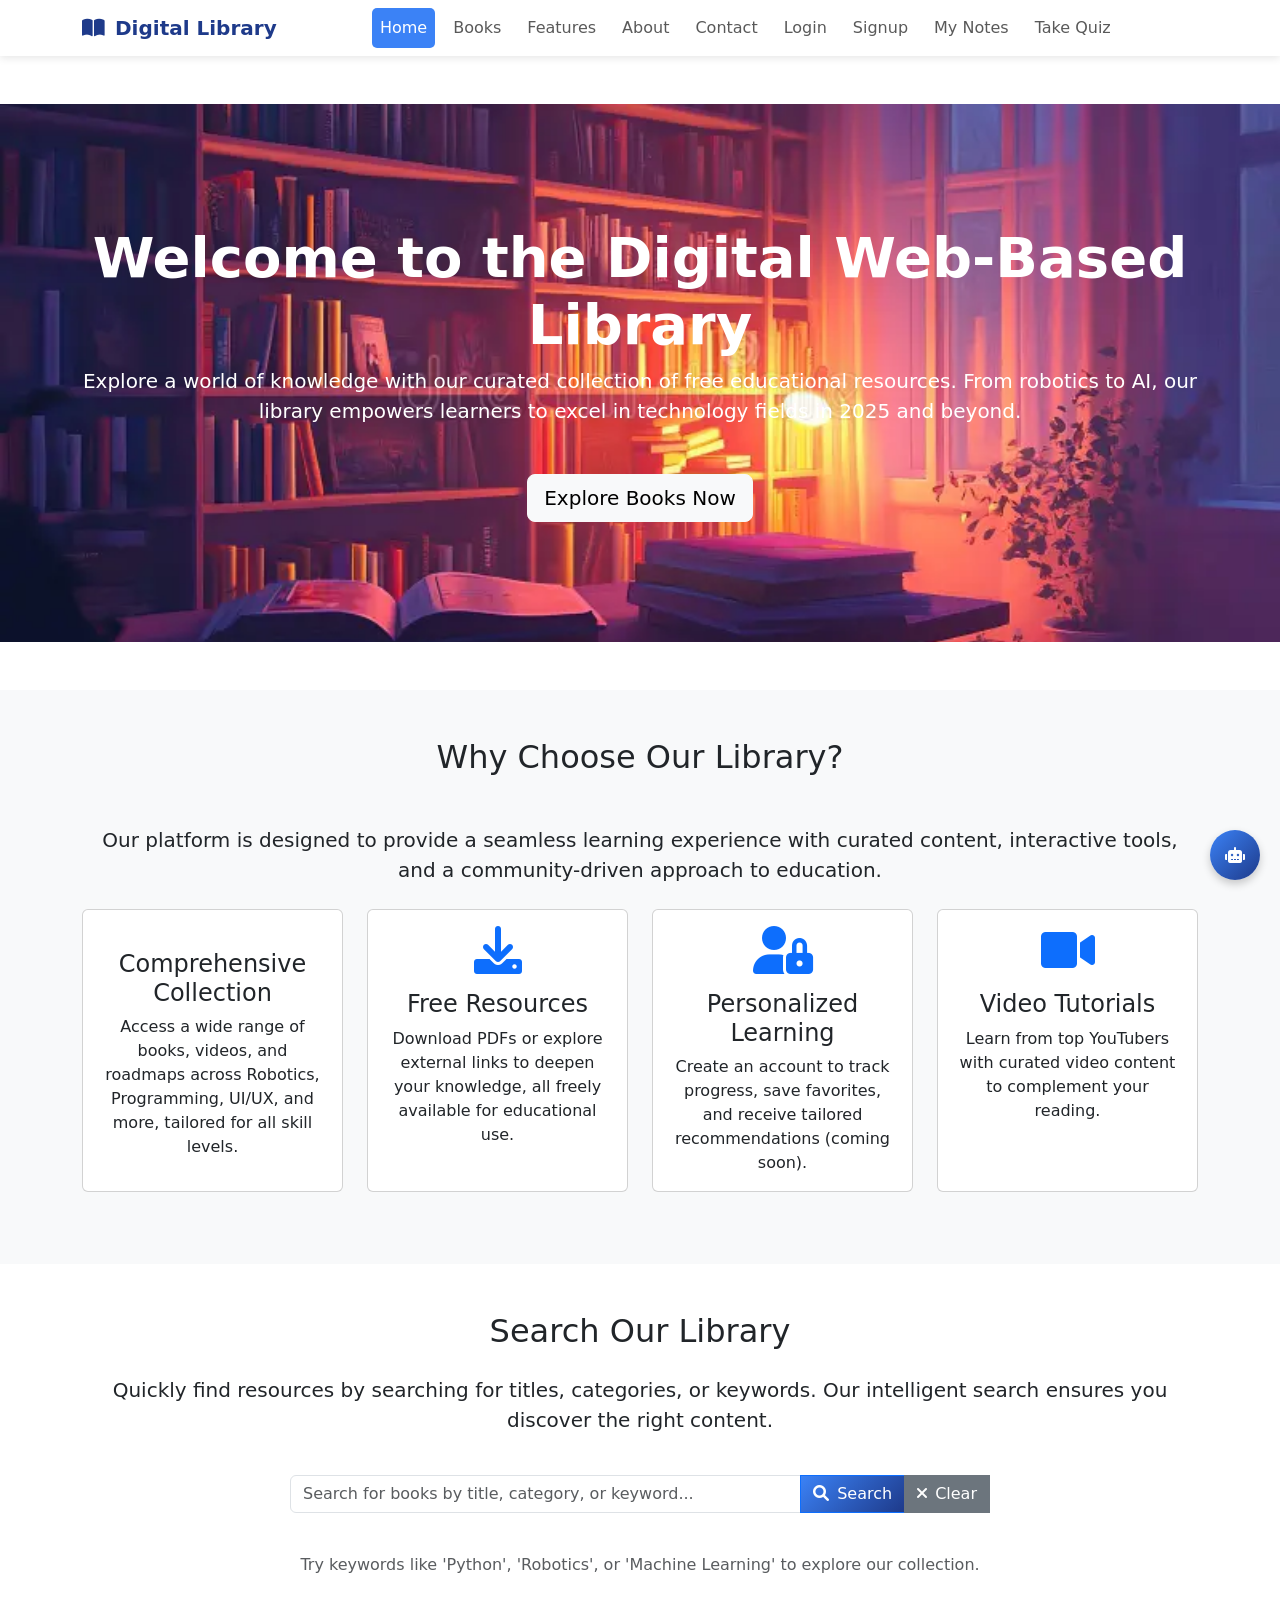
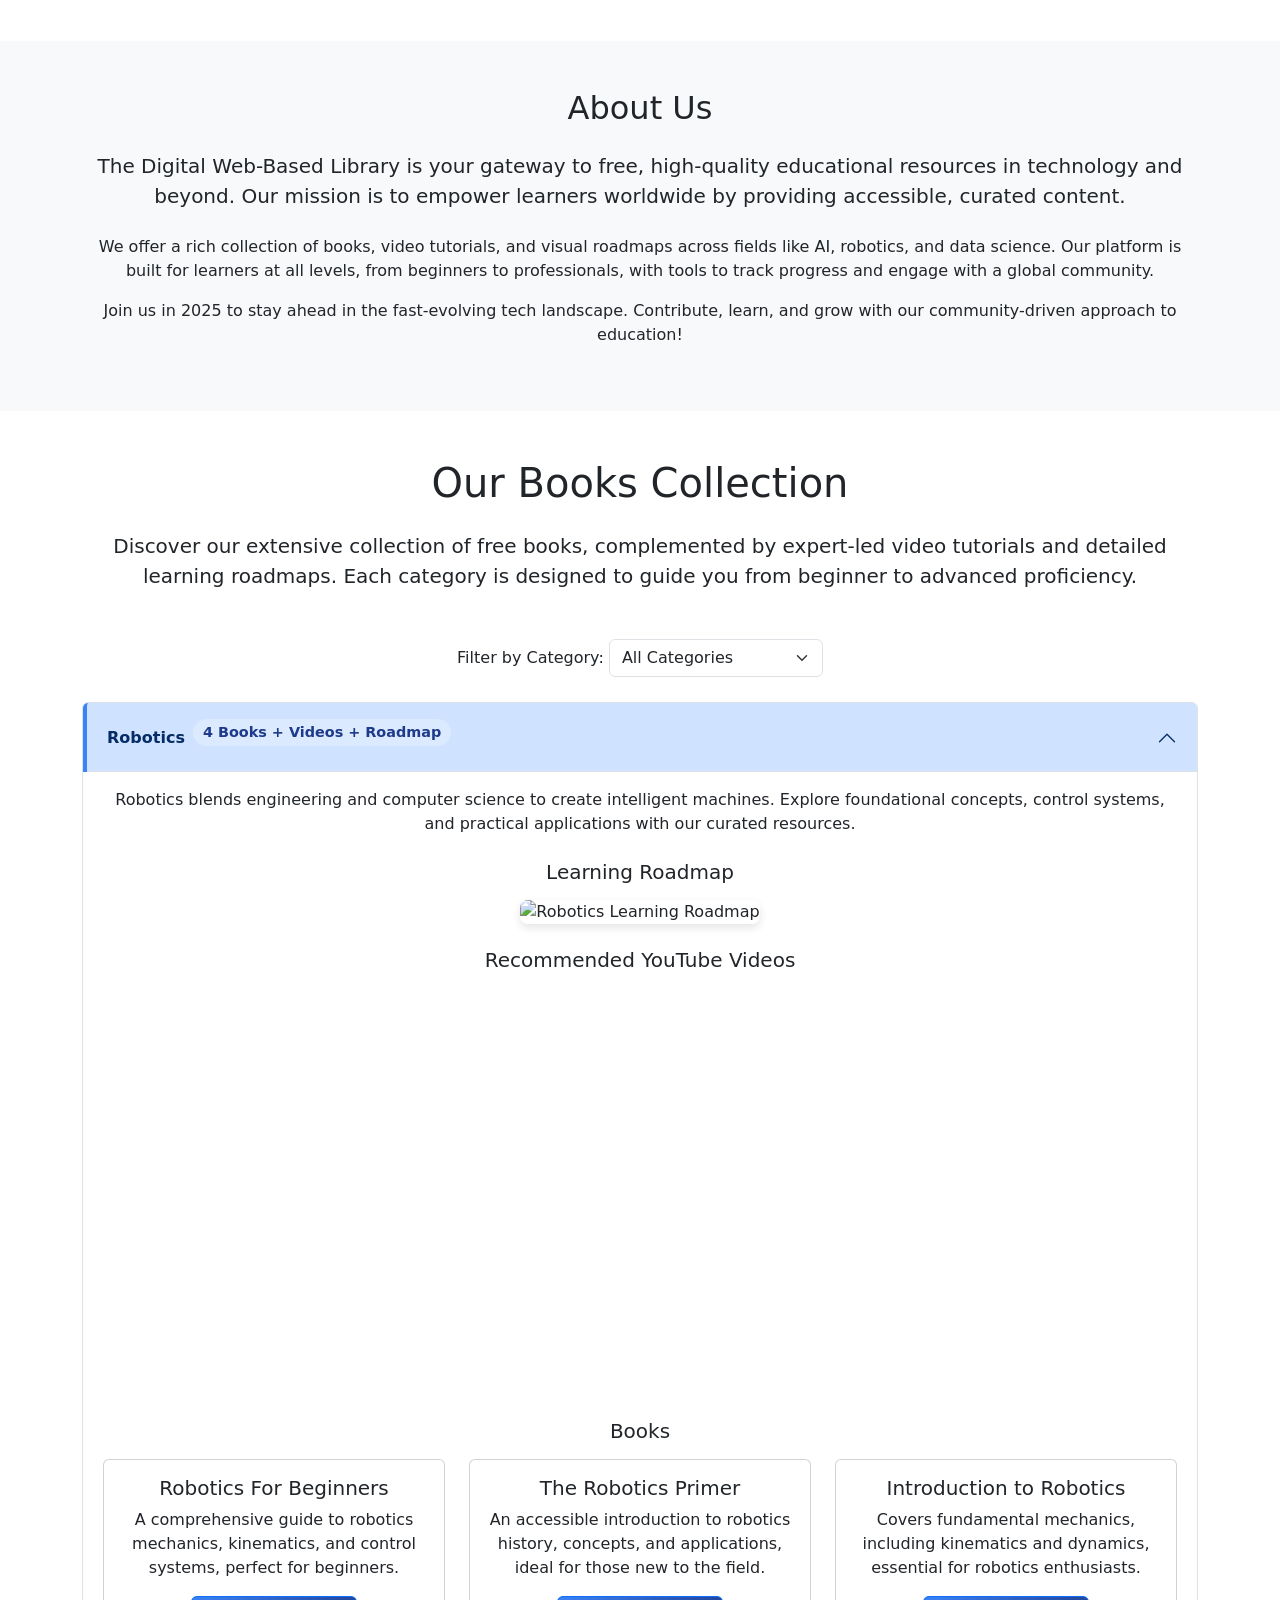
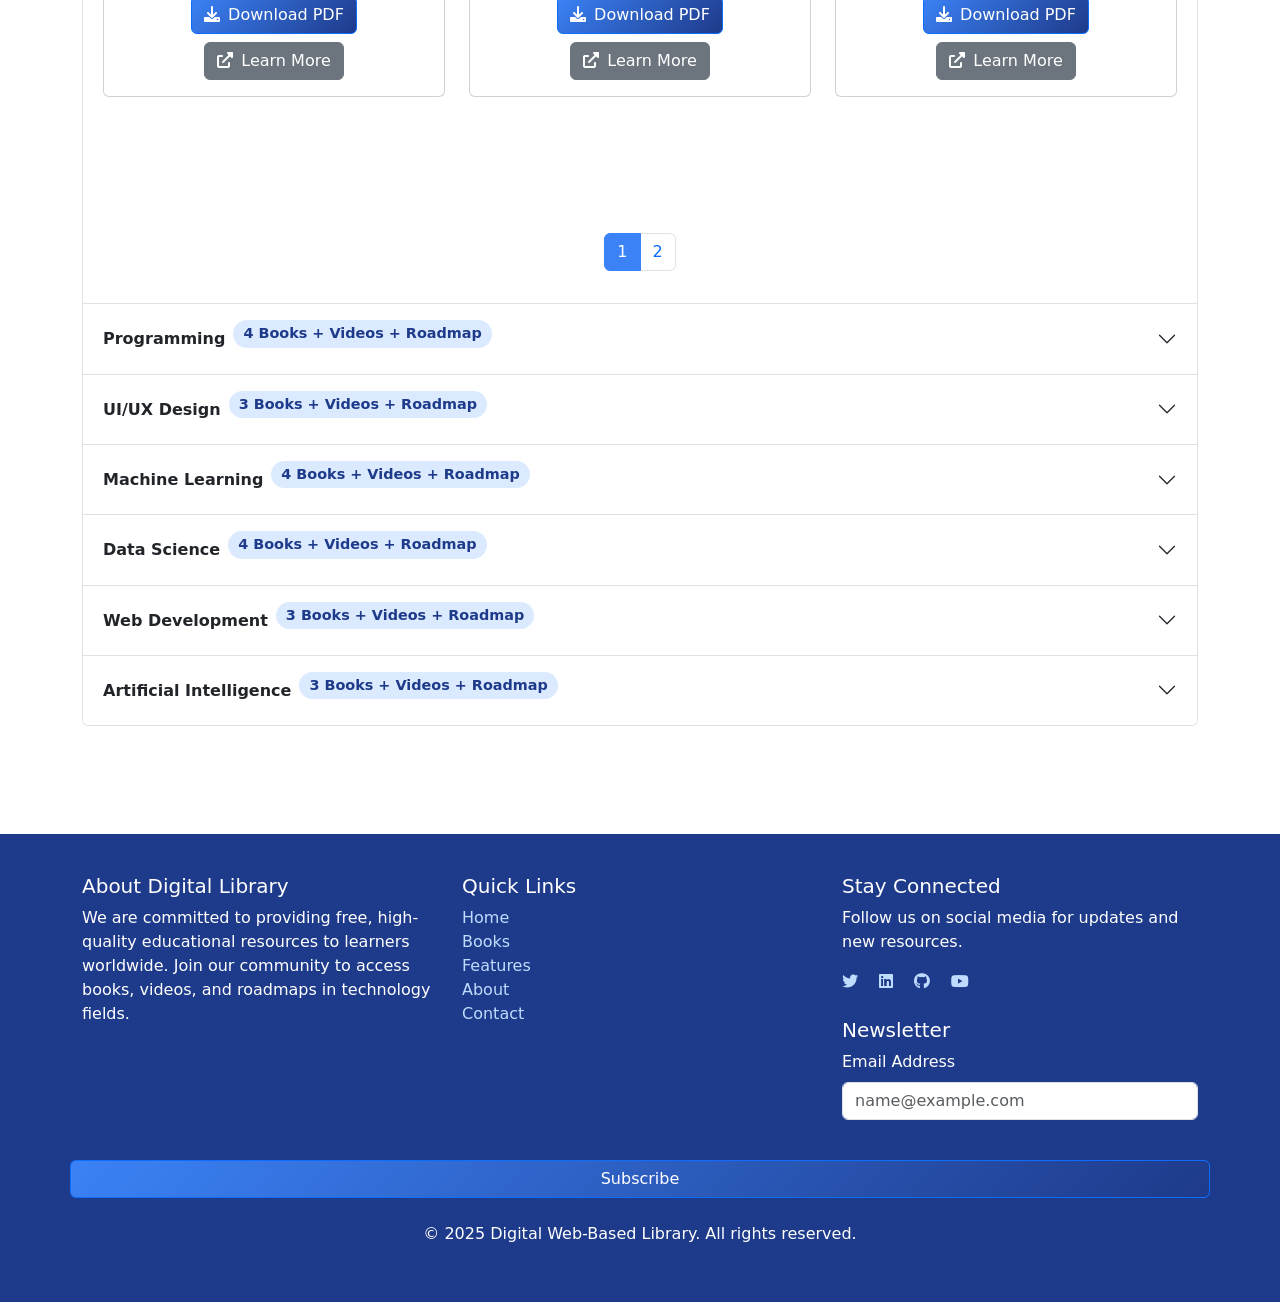
==== commit 98ad2195: "Add files via upload" ====
--- a/Digital library/index.html
+++ b/Digital library/index.html
@@ -6,6 +6,8 @@
     <title>Digital Web-Based Library</title>
     <!-- Link to CSS -->
     <link rel="stylesheet" href="./style.css">
+    <!-- === GEMINI API KEY (keep it secret – never commit to GitHub!) === -->
+    <meta name="gemini-api-key" content="YOUR_GEMINI_API_KEY_HERE">
     <!-- Bootstrap CSS -->
     <link href="https://cdn.jsdelivr.net/npm/bootstrap@5.3.0/dist/css/bootstrap.min.css" rel="stylesheet">
     <!-- Font Awesome for icons -->
@@ -26,12 +28,14 @@
         <div class="collapse navbar-collapse justify-content-center" id="navbarNav">
             <ul class="navbar-nav">
                 <li class="nav-item"><a class="nav-link active" href="#home">Home</a></li>
-                <li class="nav-item"><a class="nav-link" href="#books">Books</a></li>
-                <li class="nav-item"><a class="nav-link" href="#features">Features</a></li>
+                <li class="nav-item"><a class="nav-link" href="./books.html">Books</a></li>
+                <li class="nav-item"><a class="nav-link" href="feature">Features</a></li>
                 <li class="nav-item"><a class="nav-link" href="#about">About</a></li>
                 <li class="nav-item"><a class="nav-link" data-bs-toggle="modal" data-bs-target="#contactModal" href="#">Contact</a></li>
                 <li class="nav-item"><a class="nav-link" data-bs-toggle="modal" data-bs-target="#loginModal" href="#">Login</a></li>
                 <li class="nav-item"><a class="nav-link" data-bs-toggle="modal" data-bs-target="#signupModal" href="#">Signup</a></li>
+                <li class="nav-item"><a class="nav-link" href="note.html">My Notes</a></li>
+                <li class="nav-item"><a class="nav-link" href="quiz.html">Take Quiz</a></li>
             </ul>
         </div>
     </div>
